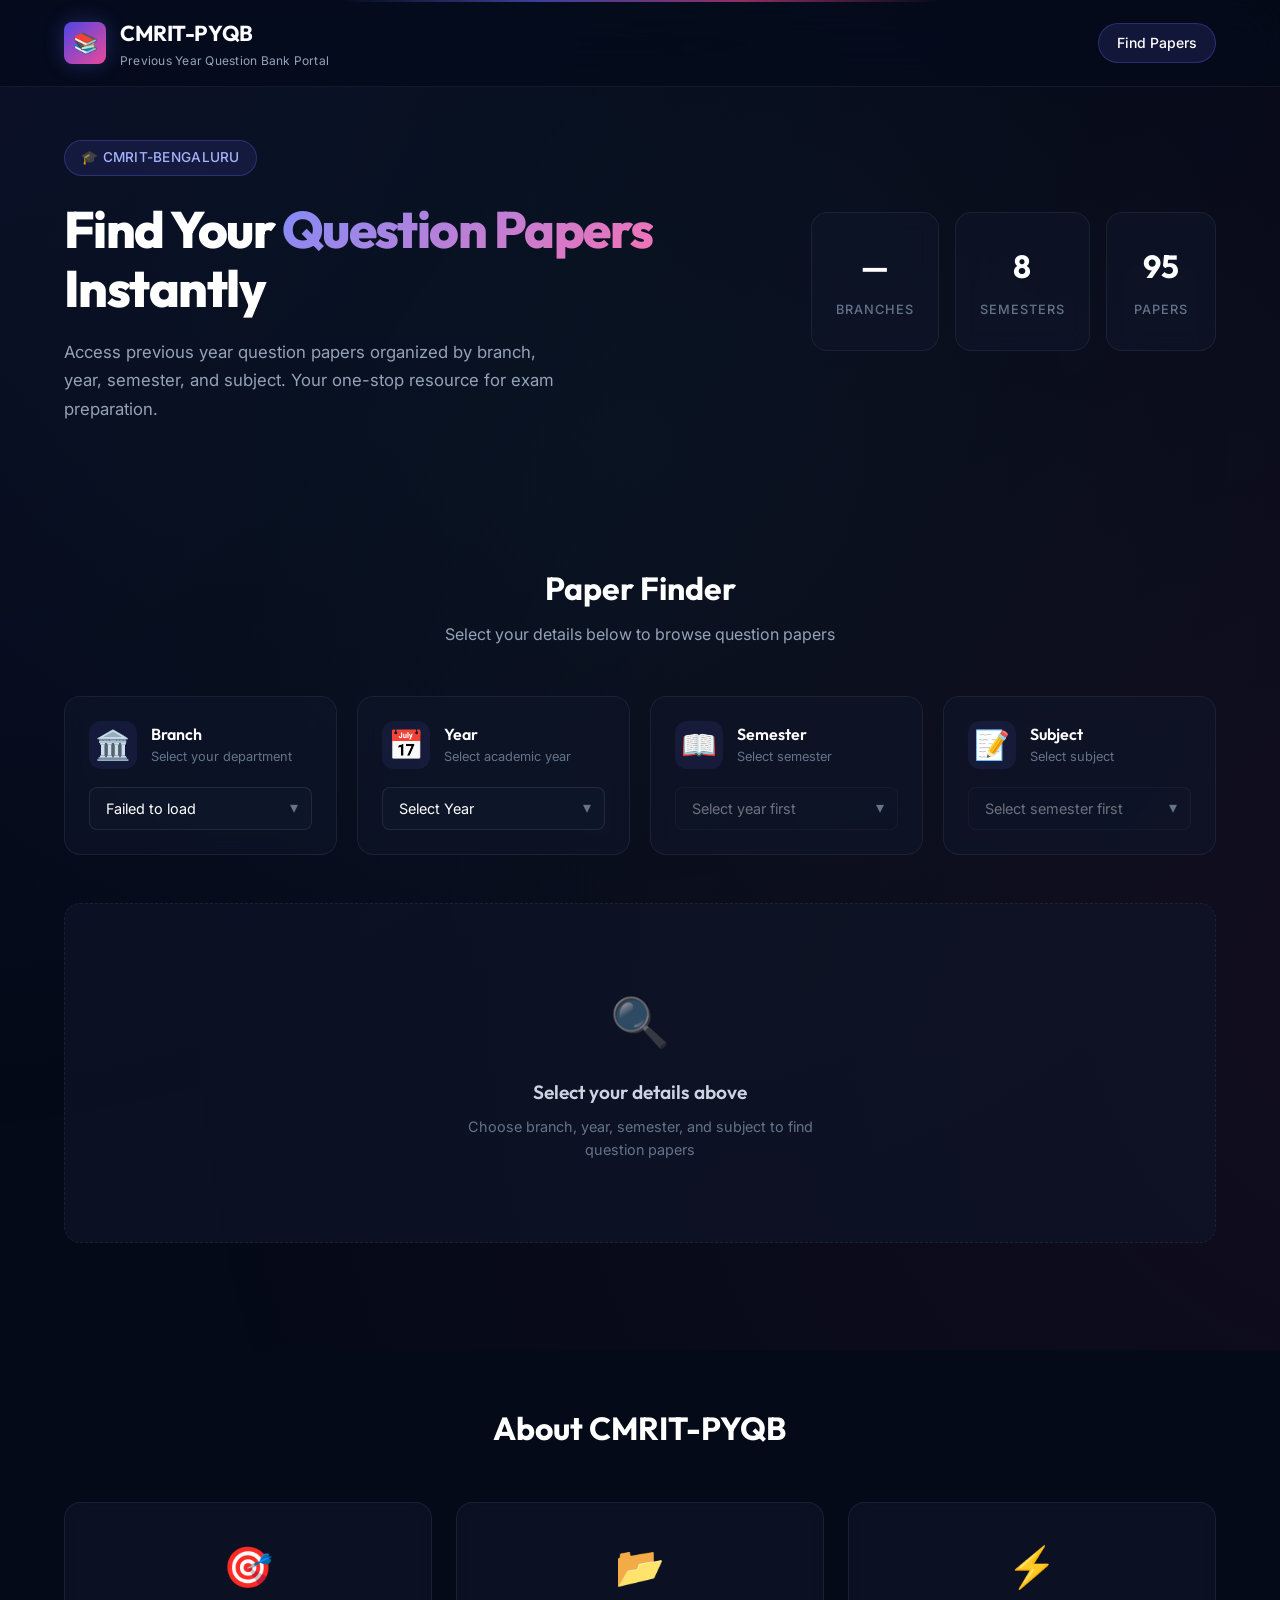
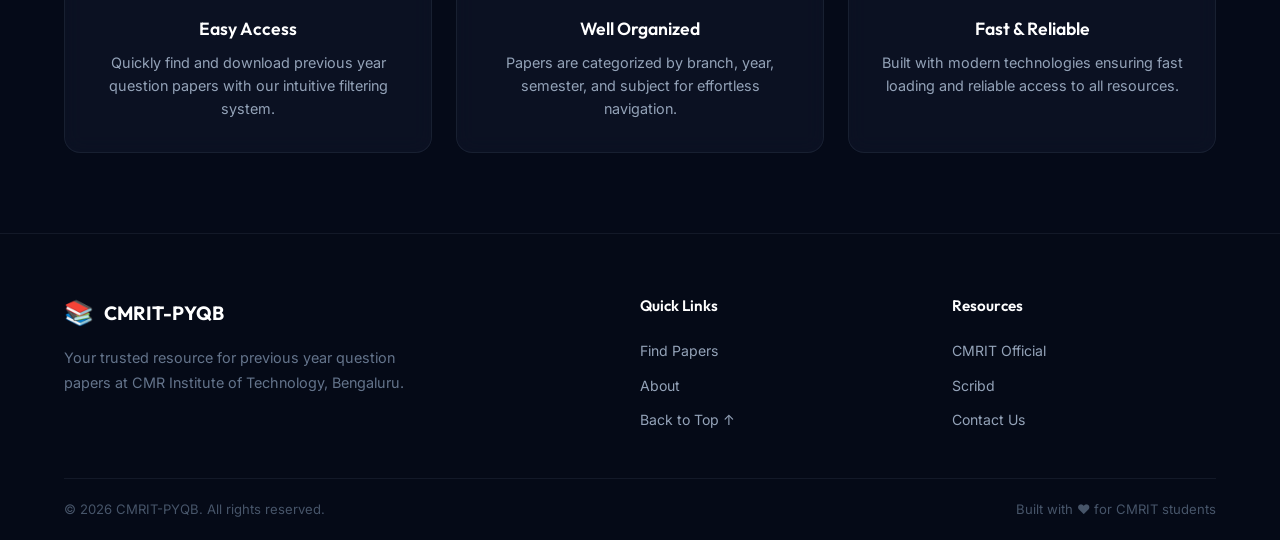
==== frontend/index.html @ 73f9beb5 "added all files related to project" ====
<!DOCTYPE html>
<html lang="en">

<head>
    <meta charset="UTF-8">
    <meta name="viewport" content="width=device-width, initial-scale=1.0">
    <title>CMRIT-PYQB | Previous Year Question Bank</title>
    <meta name="description"
        content="CMRIT Previous Year Question Bank Portal — Access question papers organized by Branch, Year, Semester, and Subject.">
    <link rel="preconnect" href="https://fonts.googleapis.com">
    <link rel="preconnect" href="https://fonts.gstatic.com" crossorigin>
    <link
        href="https://fonts.googleapis.com/css2?family=Inter:wght@300;400;500;600;700;800&family=Outfit:wght@400;500;600;700;800&display=swap"
        rel="stylesheet">
    <link rel="stylesheet" href="style.css">
</head>

<body>

    <!-- ===== HEADER ===== -->
    <header class="header" id="header">
        <div class="header__bg-glow"></div>
        <div class="header__container">
            <div class="header__brand">
                <div class="header__logo">
                    <span class="header__logo-icon">📚</span>
                </div>
                <div class="header__text">
                    <h1 class="header__title">CMRIT-PYQB</h1>
                    <p class="header__subtitle">Previous Year Question Bank Portal</p>
                </div>
            </div>
            <nav class="header__nav">
                <a href="#finder" class="header__nav-link header__nav-link--active">Find Papers</a>
            </nav>
        </div>
    </header>

    <!-- ===== HERO ===== -->
    <section class="hero">
        <div class="hero__container">
            <div class="hero__content">
                <span class="hero__badge">🎓 CMRIT-BENGALURU</span>
                <h2 class="hero__heading">Find Your <span class="hero__heading--accent">Question Papers</span> Instantly
                </h2>
                <p class="hero__description">Access previous year question papers organized by branch, year, semester,
                    and subject. Your one-stop resource for exam preparation.</p>
            </div>
            <div class="hero__stats">
                <div class="hero__stat-card">
                    <span class="hero__stat-number" id="stat-branches">—</span>
                    <span class="hero__stat-label">Branches</span>
                </div>
                <div class="hero__stat-card">
                    <span class="hero__stat-number">8</span>
                    <span class="hero__stat-label">Semesters</span>
                </div>
                <div class="hero__stat-card">
                    <span class="hero__stat-number">95</span>
                    <span class="hero__stat-label">Papers</span>
                </div>
            </div>
        </div>
    </section>

    <!-- ===== FINDER SECTION ===== -->
    <main class="finder" id="finder">
        <div class="finder__container">
            <div class="finder__header">
                <h2 class="finder__title">Paper Finder</h2>
                <p class="finder__subtitle">Select your details below to browse question papers</p>
            </div>

            <div class="finder__grid">
                <!-- Branch Card -->
                <div class="finder__card" id="card-branch">
                    <div class="finder__card-header">
                        <span class="finder__card-icon">🏛️</span>
                        <div>
                            <h3 class="finder__card-title">Branch</h3>
                            <p class="finder__card-desc">Select your department</p>
                        </div>
                    </div>
                    <div class="finder__select-wrapper">
                        <select id="branch" class="finder__select">
                            <option value="">Loading branches...</option>
                        </select>
                        <span class="finder__select-arrow">▾</span>
                    </div>
                </div>

                <!-- Year Card -->
                <div class="finder__card" id="card-year">
                    <div class="finder__card-header">
                        <span class="finder__card-icon">📅</span>
                        <div>
                            <h3 class="finder__card-title">Year</h3>
                            <p class="finder__card-desc">Select academic year</p>
                        </div>
                    </div>
                    <div class="finder__select-wrapper">
                        <select id="year" class="finder__select">
                            <option value="">Select Year</option>
                            <option value="1">1st Year</option>
                            <option value="2">2nd Year</option>
                            <option value="3">3rd Year</option>
                            <option value="4">4th Year</option>
                        </select>
                        <span class="finder__select-arrow">▾</span>
                    </div>
                </div>

                <!-- Semester Card -->
                <div class="finder__card" id="card-semester">
                    <div class="finder__card-header">
                        <span class="finder__card-icon">📖</span>
                        <div>
                            <h3 class="finder__card-title">Semester</h3>
                            <p class="finder__card-desc">Select semester</p>
                        </div>
                    </div>
                    <div class="finder__select-wrapper">
                        <select id="semester" class="finder__select" disabled>
                            <option value="">Select year first</option>
                        </select>
                        <span class="finder__select-arrow">▾</span>
                    </div>
                </div>

                <!-- Subject Card -->
                <div class="finder__card" id="card-subject">
                    <div class="finder__card-header">
                        <span class="finder__card-icon">📝</span>
                        <div>
                            <h3 class="finder__card-title">Subject</h3>
                            <p class="finder__card-desc">Select subject</p>
                        </div>
                    </div>
                    <div class="finder__select-wrapper">
                        <select id="subject" class="finder__select" disabled>
                            <option value="">Select semester first</option>
                        </select>
                        <span class="finder__select-arrow">▾</span>
                    </div>
                </div>
            </div>

            <!-- Papers Results -->
            <div class="papers" id="papers-section" style="display: none;">
                <div class="papers__header">
                    <h3 class="papers__title">📄 Available Question Papers</h3>
                    <span class="papers__count" id="papers-count">0 papers found</span>
                </div>
                <div class="papers__list" id="papers"></div>
            </div>

            <!-- Empty State -->
            <div class="empty-state" id="empty-state">
                <div class="empty-state__icon">🔍</div>
                <h3 class="empty-state__title">Select your details above</h3>
                <p class="empty-state__desc">Choose branch, year, semester, and subject to find question papers</p>
            </div>
        </div>
    </main>

    <!-- ===== ABOUT SECTION ===== -->
    <section class="about" id="about">
        <div class="about__container">
            <h2 class="about__title">About CMRIT-PYQB</h2>
            <div class="about__grid">
                <div class="about__card">
                    <span class="about__card-icon">🎯</span>
                    <h3 class="about__card-title">Easy Access</h3>
                    <p class="about__card-desc">Quickly find and download previous year question papers with our
                        intuitive filtering system.</p>
                </div>
                <div class="about__card">
                    <span class="about__card-icon">📂</span>
                    <h3 class="about__card-title">Well Organized</h3>
                    <p class="about__card-desc">Papers are categorized by branch, year, semester, and subject for
                        effortless navigation.</p>
                </div>
                <div class="about__card">
                    <span class="about__card-icon">⚡</span>
                    <h3 class="about__card-title">Fast & Reliable</h3>
                    <p class="about__card-desc">Built with modern technologies ensuring fast loading and reliable access
                        to all resources.</p>
                </div>
            </div>
        </div>
    </section>

    <!-- ===== FOOTER ===== -->
    <footer class="footer">
        <div class="footer__container">
            <div class="footer__top">
                <div class="footer__brand">
                    <div class="footer__logo">
                        <span class="footer__logo-icon">📚</span>
                        <span class="footer__logo-text">CMRIT-PYQB</span>
                    </div>
                    <p class="footer__tagline">Your trusted resource for previous year question papers at CMR Institute
                        of Technology, Bengaluru.</p>
                </div>
                <div class="footer__links">
                    <h4 class="footer__links-title">Quick Links</h4>
                    <a href="#finder" class="footer__link">Find Papers</a>
                    <a href="#about" class="footer__link">About</a>
                    <a href="#" onclick="window.scrollTo({top:0,behavior:'smooth'});return false;"
                        class="footer__link">Back to Top ↑</a>
                </div>
                <div class="footer__links">
                    <h4 class="footer__links-title">Resources</h4>
                    <a href="https://www.cmrit.ac.in/" target="_blank" class="footer__link">CMRIT Official</a>
                    <a href="https://www.scribd.com/home" target="_blank" class="footer__link">Scribd</a>
                    <a href="#" onclick="document.getElementById('contact-modal').style.display='flex';return false;"
                        class="footer__link">Contact Us</a>
                </div>
            </div>
            <div class="footer__bottom">
                <p class="footer__copyright">&copy; 2026 CMRIT-PYQB. All rights reserved.</p>
                <p class="footer__credit">Built with ❤️ for CMRIT students</p>
            </div>
        </div>
    </footer>

    <!-- ===== CONTACT MODAL ===== -->
    <div class="modal-overlay" id="contact-modal" onclick="if(event.target===this)this.style.display='none'">
        <div class="modal">
            <button class="modal__close"
                onclick="document.getElementById('contact-modal').style.display='none'">&times;</button>
            <div class="modal__icon">✉️</div>
            <h3 class="modal__title">Contact Us</h3>
            <p class="modal__desc">Reach out to us via email</p>
            <div class="modal__emails">
                <a href="https://mail.google.com/mail/?view=cm&to=smruthi.aids24@cmrit.ac.in&su=CMRIT-PYQB%20Query"
                    target="_blank" class="modal__email">
                    <span class="modal__email-icon">📧</span>
                    smruthi.aids24@cmrit.ac.in
                </a>
                <a href="https://mail.google.com/mail/?view=cm&to=soujanya.aids24@cmrit.ac.in&su=CMRIT-PYQB%20Query"
                    target="_blank" class="modal__email">
                    <span class="modal__email-icon">📧</span>
                    soujanya.aids24@cmrit.ac.in
                </a>
            </div>
        </div>
    </div>

    <script src="script.js"></script>
</body>

</html>
---- frontend/style.css ----
/* ============================================
   CMRIT-PYQB — Premium Stylesheet
   ============================================ */

/* ---------- CSS Custom Properties ---------- */
:root {
    /* Primary palette */
    --primary-50: #eef2ff;
    --primary-100: #e0e7ff;
    --primary-200: #c7d2fe;
    --primary-300: #a5b4fc;
    --primary-400: #818cf8;
    --primary-500: #6366f1;
    --primary-600: #4f46e5;
    --primary-700: #4338ca;
    --primary-800: #3730a3;
    --primary-900: #312e81;

    /* Accent */
    --accent-400: #f472b6;
    --accent-500: #ec4899;
    --accent-600: #db2777;

    /* Neutrals */
    --gray-50: #f8fafc;
    --gray-100: #f1f5f9;
    --gray-200: #e2e8f0;
    --gray-300: #cbd5e1;
    --gray-400: #94a3b8;
    --gray-500: #64748b;
    --gray-600: #475569;
    --gray-700: #334155;
    --gray-800: #1e293b;
    --gray-900: #0f172a;
    --gray-950: #020617;

    /* Semantic */
    --success: #10b981;
    --warning: #f59e0b;
    --danger: #ef4444;

    /* Surfaces */
    --surface-body: #050a18;
    --surface-card: rgba(15, 23, 42, 0.6);
    --surface-card-hover: rgba(30, 41, 59, 0.7);
    --surface-glass: rgba(255, 255, 255, 0.04);

    /* Borders */
    --border-subtle: rgba(148, 163, 184, 0.1);
    --border-light: rgba(148, 163, 184, 0.15);
    --border-accent: rgba(99, 102, 241, 0.3);

    /* Shadows */
    --shadow-sm: 0 1px 2px rgba(0, 0, 0, 0.3);
    --shadow-md: 0 4px 16px rgba(0, 0, 0, 0.3);
    --shadow-lg: 0 8px 32px rgba(0, 0, 0, 0.4);
    --shadow-glow: 0 0 40px rgba(99, 102, 241, 0.15);

    /* Typography */
    --font-display: 'Outfit', sans-serif;
    --font-body: 'Inter', sans-serif;

    /* Spacing */
    --container-max: 1200px;
    --section-padding: 80px 0;

    /* Transitions */
    --ease-out: cubic-bezier(0.16, 1, 0.3, 1);
    --transition-fast: 150ms var(--ease-out);
    --transition-base: 250ms var(--ease-out);
    --transition-slow: 400ms var(--ease-out);

    /* Radii */
    --radius-sm: 8px;
    --radius-md: 12px;
    --radius-lg: 16px;
    --radius-xl: 24px;
}

/* ---------- Reset & Base ---------- */
*,
*::before,
*::after {
    margin: 0;
    padding: 0;
    box-sizing: border-box;
}

html {
    scroll-behavior: smooth;
    -webkit-font-smoothing: antialiased;
    -moz-osx-font-smoothing: grayscale;
}

body {
    font-family: var(--font-body);
    background: var(--surface-body);
    color: var(--gray-300);
    line-height: 1.6;
    min-height: 100vh;
    overflow-x: hidden;
}

/* Ambient background gradients */
body::before {
    content: '';
    position: fixed;
    top: -50%;
    left: -50%;
    width: 200%;
    height: 200%;
    background:
        radial-gradient(circle at 20% 20%, rgba(99, 102, 241, 0.08) 0%, transparent 50%),
        radial-gradient(circle at 80% 80%, rgba(236, 72, 153, 0.06) 0%, transparent 50%),
        radial-gradient(circle at 50% 50%, rgba(16, 185, 129, 0.04) 0%, transparent 50%);
    z-index: -1;
    pointer-events: none;
}

a {
    text-decoration: none;
    color: inherit;
}

/* ---------- Utility ---------- */
.container {
    max-width: var(--container-max);
    margin: 0 auto;
    padding: 0 24px;
}

/* ============================================
   HEADER
   ============================================ */
.header {
    position: fixed;
    top: 0;
    left: 0;
    right: 0;
    z-index: 100;
    padding: 16px 0;
    backdrop-filter: blur(20px) saturate(1.5);
    -webkit-backdrop-filter: blur(20px) saturate(1.5);
    background: rgba(5, 10, 24, 0.7);
    border-bottom: 1px solid var(--border-subtle);
    transition: var(--transition-base);
}

.header--scrolled {
    padding: 10px 0;
    background: rgba(5, 10, 24, 0.9);
    box-shadow: var(--shadow-md);
}

.header__bg-glow {
    position: absolute;
    top: 0;
    left: 50%;
    transform: translateX(-50%);
    width: 600px;
    height: 2px;
    background: linear-gradient(90deg, transparent, var(--primary-500), var(--accent-500), transparent);
    opacity: 0.6;
}

.header__container {
    max-width: var(--container-max);
    margin: 0 auto;
    padding: 0 24px;
    display: flex;
    align-items: center;
    justify-content: space-between;
}

.header__brand {
    display: flex;
    align-items: center;
    gap: 14px;
}

.header__logo {
    width: 42px;
    height: 42px;
    border-radius: var(--radius-sm);
    background: linear-gradient(135deg, var(--primary-600), var(--accent-500));
    display: flex;
    align-items: center;
    justify-content: center;
    font-size: 20px;
    box-shadow: 0 0 20px rgba(99, 102, 241, 0.3);
}

.header__title {
    font-family: var(--font-display);
    font-size: 1.35rem;
    font-weight: 700;
    color: #fff;
    letter-spacing: -0.02em;
}

.header__subtitle {
    font-size: 0.75rem;
    color: var(--gray-400);
    font-weight: 400;
    letter-spacing: 0.02em;
}

.header__nav {
    display: flex;
    gap: 8px;
}

.header__nav-link {
    padding: 8px 18px;
    border-radius: 100px;
    font-size: 0.875rem;
    font-weight: 500;
    color: var(--gray-400);
    transition: var(--transition-fast);
    border: 1px solid transparent;
}

.header__nav-link:hover {
    color: #fff;
    background: var(--surface-glass);
    border-color: var(--border-subtle);
}

.header__nav-link--active {
    color: #fff;
    background: rgba(99, 102, 241, 0.15);
    border-color: var(--border-accent);
}

/* ============================================
   HERO
   ============================================ */
.hero {
    padding: 140px 0 60px;
    position: relative;
}

.hero__container {
    max-width: var(--container-max);
    margin: 0 auto;
    padding: 0 24px;
    display: flex;
    align-items: center;
    justify-content: space-between;
    gap: 60px;
}

.hero__content {
    flex: 1;
    max-width: 600px;
}

.hero__badge {
    display: inline-block;
    padding: 6px 16px;
    border-radius: 100px;
    background: rgba(99, 102, 241, 0.12);
    border: 1px solid var(--border-accent);
    color: var(--primary-300);
    font-size: 0.85rem;
    font-weight: 500;
    margin-bottom: 24px;
    letter-spacing: 0.02em;
}

.hero__heading {
    font-family: var(--font-display);
    font-size: clamp(2rem, 4vw, 3.2rem);
    font-weight: 800;
    color: #fff;
    line-height: 1.15;
    letter-spacing: -0.03em;
    margin-bottom: 20px;
}

.hero__heading--accent {
    background: linear-gradient(135deg, var(--primary-400), var(--accent-400));
    -webkit-background-clip: text;
    -webkit-text-fill-color: transparent;
    background-clip: text;
}

.hero__description {
    font-size: 1.05rem;
    line-height: 1.7;
    color: var(--gray-400);
    max-width: 500px;
}

.hero__stats {
    display: flex;
    gap: 16px;
}

.hero__stat-card {
    padding: 28px 24px;
    border-radius: var(--radius-lg);
    background: var(--surface-card);
    border: 1px solid var(--border-subtle);
    text-align: center;
    min-width: 110px;
    backdrop-filter: blur(10px);
    transition: var(--transition-base);
}

.hero__stat-card:hover {
    border-color: var(--border-accent);
    transform: translateY(-4px);
    box-shadow: var(--shadow-glow);
}

.hero__stat-number {
    display: block;
    font-family: var(--font-display);
    font-size: 2rem;
    font-weight: 700;
    color: #fff;
    margin-bottom: 4px;
}

.hero__stat-label {
    font-size: 0.8rem;
    color: var(--gray-500);
    text-transform: uppercase;
    letter-spacing: 0.08em;
    font-weight: 500;
}

/* ============================================
   FINDER SECTION
   ============================================ */
.finder {
    padding: var(--section-padding);
}

.finder__container {
    max-width: var(--container-max);
    margin: 0 auto;
    padding: 0 24px;
}

.finder__header {
    text-align: center;
    margin-bottom: 48px;
}

.finder__title {
    font-family: var(--font-display);
    font-size: 2rem;
    font-weight: 700;
    color: #fff;
    margin-bottom: 8px;
}

.finder__subtitle {
    color: var(--gray-400);
    font-size: 1rem;
}

/* Filter Cards Grid */
.finder__grid {
    display: grid;
    grid-template-columns: repeat(auto-fit, minmax(260px, 1fr));
    gap: 20px;
    margin-bottom: 48px;
}

.finder__card {
    padding: 24px;
    border-radius: var(--radius-lg);
    background: var(--surface-card);
    border: 1px solid var(--border-subtle);
    backdrop-filter: blur(10px);
    transition: var(--transition-base);
    position: relative;
    overflow: hidden;
}

.finder__card::before {
    content: '';
    position: absolute;
    top: 0;
    left: 0;
    right: 0;
    height: 2px;
    background: linear-gradient(90deg, var(--primary-600), var(--accent-500));
    opacity: 0;
    transition: var(--transition-base);
}

.finder__card:hover,
.finder__card--active {
    border-color: var(--border-accent);
    box-shadow: var(--shadow-glow);
    transform: translateY(-2px);
}

.finder__card:hover::before,
.finder__card--active::before {
    opacity: 1;
}

.finder__card-header {
    display: flex;
    align-items: center;
    gap: 14px;
    margin-bottom: 18px;
}

.finder__card-icon {
    font-size: 1.8rem;
    width: 48px;
    height: 48px;
    display: flex;
    align-items: center;
    justify-content: center;
    border-radius: var(--radius-md);
    background: rgba(99, 102, 241, 0.1);
    flex-shrink: 0;
}

.finder__card-title {
    font-family: var(--font-display);
    font-size: 1rem;
    font-weight: 600;
    color: #fff;
}

.finder__card-desc {
    font-size: 0.8rem;
    color: var(--gray-500);
}

/* Custom Select */
.finder__select-wrapper {
    position: relative;
}

.finder__select {
    width: 100%;
    padding: 12px 40px 12px 16px;
    border-radius: var(--radius-sm);
    border: 1px solid var(--border-light);
    background: rgba(15, 23, 42, 0.8);
    color: #fff;
    font-family: var(--font-body);
    font-size: 0.9rem;
    font-weight: 400;
    cursor: pointer;
    appearance: none;
    -webkit-appearance: none;
    transition: var(--transition-fast);
    outline: none;
}

.finder__select:hover:not(:disabled) {
    border-color: var(--primary-500);
}

.finder__select:focus {
    border-color: var(--primary-500);
    box-shadow: 0 0 0 3px rgba(99, 102, 241, 0.15);
}

.finder__select:disabled {
    opacity: 0.4;
    cursor: not-allowed;
}

.finder__select option {
    background: var(--gray-900);
    color: #fff;
    padding: 8px;
}

.finder__select-arrow {
    position: absolute;
    right: 14px;
    top: 50%;
    transform: translateY(-50%);
    color: var(--gray-500);
    pointer-events: none;
    font-size: 1rem;
}

/* ============================================
   PAPERS RESULTS
   ============================================ */
.papers {
    border-radius: var(--radius-lg);
    background: var(--surface-card);
    border: 1px solid var(--border-subtle);
    overflow: hidden;
    backdrop-filter: blur(10px);
    animation: fadeInUp 0.4s var(--ease-out);
}

.papers__header {
    display: flex;
    align-items: center;
    justify-content: space-between;
    padding: 20px 24px;
    border-bottom: 1px solid var(--border-subtle);
    background: rgba(99, 102, 241, 0.05);
}

.papers__title {
    font-family: var(--font-display);
    font-size: 1.15rem;
    font-weight: 600;
    color: #fff;
}

.papers__count {
    font-size: 0.8rem;
    color: var(--gray-400);
    padding: 4px 12px;
    border-radius: 100px;
    background: rgba(99, 102, 241, 0.1);
    border: 1px solid var(--border-accent);
}

.papers__list {
    padding: 8px;
}

.paper-item {
    display: flex;
    align-items: center;
    justify-content: space-between;
    padding: 16px 20px;
    border-radius: var(--radius-md);
    transition: var(--transition-fast);
    margin-bottom: 4px;
}

.paper-item:hover {
    background: var(--surface-card-hover);
}

.paper-item__info {
    display: flex;
    align-items: center;
    gap: 14px;
}

.paper-item__icon {
    width: 40px;
    height: 40px;
    border-radius: var(--radius-sm);
    background: linear-gradient(135deg, rgba(239, 68, 68, 0.15), rgba(239, 68, 68, 0.05));
    display: flex;
    align-items: center;
    justify-content: center;
    font-size: 1.1rem;
    color: #ef4444;
    flex-shrink: 0;
}

.paper-item__year {
    font-weight: 600;
    color: #fff;
    font-size: 0.95rem;
}

.paper-item__meta {
    font-size: 0.8rem;
    color: var(--gray-500);
    margin-top: 2px;
}

.paper-item__download {
    display: inline-flex;
    align-items: center;
    gap: 6px;
    padding: 8px 18px;
    border-radius: 100px;
    background: linear-gradient(135deg, var(--primary-600), var(--primary-700));
    color: #fff;
    font-size: 0.82rem;
    font-weight: 500;
    transition: var(--transition-fast);
    border: 1px solid transparent;
}

.paper-item__download:hover {
    background: linear-gradient(135deg, var(--primary-500), var(--primary-600));
    box-shadow: 0 0 20px rgba(99, 102, 241, 0.3);
    transform: translateX(2px);
}

/* Empty / Loading States */
.empty-state {
    text-align: center;
    padding: 80px 24px;
    border-radius: var(--radius-lg);
    background: var(--surface-card);
    border: 1px solid var(--border-subtle);
    border-style: dashed;
}

.empty-state__icon {
    font-size: 3rem;
    margin-bottom: 16px;
    opacity: 0.5;
}

.empty-state__title {
    font-family: var(--font-display);
    font-size: 1.2rem;
    font-weight: 600;
    color: var(--gray-300);
    margin-bottom: 8px;
}

.empty-state__desc {
    font-size: 0.9rem;
    color: var(--gray-500);
    max-width: 400px;
    margin: 0 auto;
}

/* Loading spinner */
.loading-spinner {
    display: inline-block;
    width: 18px;
    height: 18px;
    border: 2px solid var(--border-light);
    border-top-color: var(--primary-500);
    border-radius: 50%;
    animation: spin 0.7s linear infinite;
    margin-right: 8px;
    vertical-align: middle;
}

/* ============================================
   ABOUT SECTION
   ============================================ */
.about {
    padding: var(--section-padding);
}

.about__container {
    max-width: var(--container-max);
    margin: 0 auto;
    padding: 0 24px;
}

.about__title {
    font-family: var(--font-display);
    font-size: 2rem;
    font-weight: 700;
    color: #fff;
    text-align: center;
    margin-bottom: 48px;
}

.about__grid {
    display: grid;
    grid-template-columns: repeat(auto-fit, minmax(280px, 1fr));
    gap: 24px;
}

.about__card {
    padding: 32px 28px;
    border-radius: var(--radius-lg);
    background: var(--surface-card);
    border: 1px solid var(--border-subtle);
    text-align: center;
    transition: var(--transition-base);
    backdrop-filter: blur(10px);
}

.about__card:hover {
    border-color: var(--border-accent);
    transform: translateY(-4px);
    box-shadow: var(--shadow-glow);
}

.about__card-icon {
    font-size: 2.5rem;
    display: block;
    margin-bottom: 16px;
}

.about__card-title {
    font-family: var(--font-display);
    font-size: 1.1rem;
    font-weight: 600;
    color: #fff;
    margin-bottom: 8px;
}

.about__card-desc {
    font-size: 0.9rem;
    color: var(--gray-400);
    line-height: 1.6;
}

/* ============================================
   FOOTER
   ============================================ */
.footer {
    padding: 60px 0 0;
    border-top: 1px solid var(--border-subtle);
    background: rgba(5, 10, 24, 0.8);
}

.footer__container {
    max-width: var(--container-max);
    margin: 0 auto;
    padding: 0 24px;
}

.footer__top {
    display: grid;
    grid-template-columns: 2fr 1fr 1fr;
    gap: 48px;
    padding-bottom: 40px;
}

.footer__logo {
    display: flex;
    align-items: center;
    gap: 10px;
    margin-bottom: 14px;
}

.footer__logo-icon {
    font-size: 1.5rem;
}

.footer__logo-text {
    font-family: var(--font-display);
    font-size: 1.2rem;
    font-weight: 700;
    color: #fff;
}

.footer__tagline {
    font-size: 0.9rem;
    color: var(--gray-500);
    line-height: 1.7;
    max-width: 350px;
}

.footer__links-title {
    font-family: var(--font-display);
    font-weight: 600;
    color: #fff;
    font-size: 0.95rem;
    margin-bottom: 16px;
}

.footer__link {
    display: block;
    font-size: 0.88rem;
    color: var(--gray-400);
    padding: 6px 0;
    transition: var(--transition-fast);
}

.footer__link:hover {
    color: var(--primary-400);
    transform: translateX(4px);
}

.footer__bottom {
    display: flex;
    align-items: center;
    justify-content: space-between;
    padding: 20px 0;
    border-top: 1px solid var(--border-subtle);
}

.footer__copyright {
    font-size: 0.82rem;
    color: var(--gray-600);
}

.footer__credit {
    font-size: 0.82rem;
    color: var(--gray-600);
}

/* ============================================
   ANIMATIONS
   ============================================ */
@keyframes fadeInUp {
    from {
        opacity: 0;
        transform: translateY(16px);
    }
    to {
        opacity: 1;
        transform: translateY(0);
    }
}

@keyframes spin {
    to {
        transform: rotate(360deg);
    }
}

/* Stagger animation for cards */
.finder__card {
    animation: fadeInUp 0.5s var(--ease-out) both;
}

.finder__card:nth-child(1) { animation-delay: 0ms; }
.finder__card:nth-child(2) { animation-delay: 80ms; }
.finder__card:nth-child(3) { animation-delay: 160ms; }
.finder__card:nth-child(4) { animation-delay: 240ms; }

.about__card {
    animation: fadeInUp 0.5s var(--ease-out) both;
}

.about__card:nth-child(1) { animation-delay: 0ms; }
.about__card:nth-child(2) { animation-delay: 100ms; }
.about__card:nth-child(3) { animation-delay: 200ms; }

/* ============================================
   CONTACT MODAL
   ============================================ */
.modal-overlay {
    display: none;
    position: fixed;
    inset: 0;
    z-index: 200;
    background: rgba(0, 0, 0, 0.6);
    backdrop-filter: blur(8px);
    -webkit-backdrop-filter: blur(8px);
    align-items: center;
    justify-content: center;
    animation: fadeIn 0.2s ease;
    padding: 24px;
}

.modal {
    background: var(--gray-900);
    border: 1px solid var(--border-light);
    border-radius: var(--radius-xl);
    padding: 40px 36px;
    max-width: 440px;
    width: 100%;
    text-align: center;
    position: relative;
    box-shadow: var(--shadow-lg), 0 0 60px rgba(99, 102, 241, 0.15);
    animation: modalSlideIn 0.3s var(--ease-out);
}

.modal__close {
    position: absolute;
    top: 14px;
    right: 14px;
    width: 32px;
    height: 32px;
    border: 1px solid var(--border-subtle);
    border-radius: 50%;
    background: transparent;
    color: var(--gray-400);
    font-size: 1.2rem;
    cursor: pointer;
    display: flex;
    align-items: center;
    justify-content: center;
    transition: var(--transition-fast);
}

.modal__close:hover {
    background: rgba(239, 68, 68, 0.15);
    border-color: rgba(239, 68, 68, 0.3);
    color: #ef4444;
}

.modal__icon {
    font-size: 2.5rem;
    margin-bottom: 12px;
}

.modal__title {
    font-family: var(--font-display);
    font-size: 1.4rem;
    font-weight: 700;
    color: #fff;
    margin-bottom: 6px;
}

.modal__desc {
    font-size: 0.9rem;
    color: var(--gray-400);
    margin-bottom: 24px;
}

.modal__emails {
    display: flex;
    flex-direction: column;
    gap: 10px;
}

.modal__email {
    display: flex;
    align-items: center;
    gap: 10px;
    padding: 14px 18px;
    border-radius: var(--radius-md);
    background: rgba(99, 102, 241, 0.08);
    border: 1px solid var(--border-accent);
    color: var(--primary-300);
    font-size: 0.9rem;
    font-weight: 500;
    transition: var(--transition-fast);
    text-decoration: none;
}

.modal__email:hover {
    background: rgba(99, 102, 241, 0.15);
    transform: translateX(4px);
    color: #fff;
}

.modal__email-icon {
    font-size: 1.1rem;
}

@keyframes fadeIn {
    from { opacity: 0; }
    to { opacity: 1; }
}

@keyframes modalSlideIn {
    from {
        opacity: 0;
        transform: scale(0.92) translateY(10px);
    }
    to {
        opacity: 1;
        transform: scale(1) translateY(0);
    }
}

/* ============================================
   RESPONSIVE
   ============================================ */
@media (max-width: 768px) {
    .hero__container {
        flex-direction: column;
        text-align: center;
        padding-top: 20px;
    }

    .hero__description {
        margin: 0 auto;
    }

    .hero__stats {
        width: 100%;
        justify-content: center;
    }

    .finder__grid {
        grid-template-columns: 1fr;
    }

    .footer__top {
        grid-template-columns: 1fr;
        gap: 32px;
    }

    .footer__bottom {
        flex-direction: column;
        gap: 8px;
        text-align: center;
    }

    .header__nav {
        display: none;
    }
}

@media (max-width: 480px) {
    .hero {
        padding: 120px 0 40px;
    }

    .hero__heading {
        font-size: 1.8rem;
    }

    .hero__stats {
        flex-direction: column;
        align-items: center;
    }

    .hero__stat-card {
        width: 100%;
    }
}
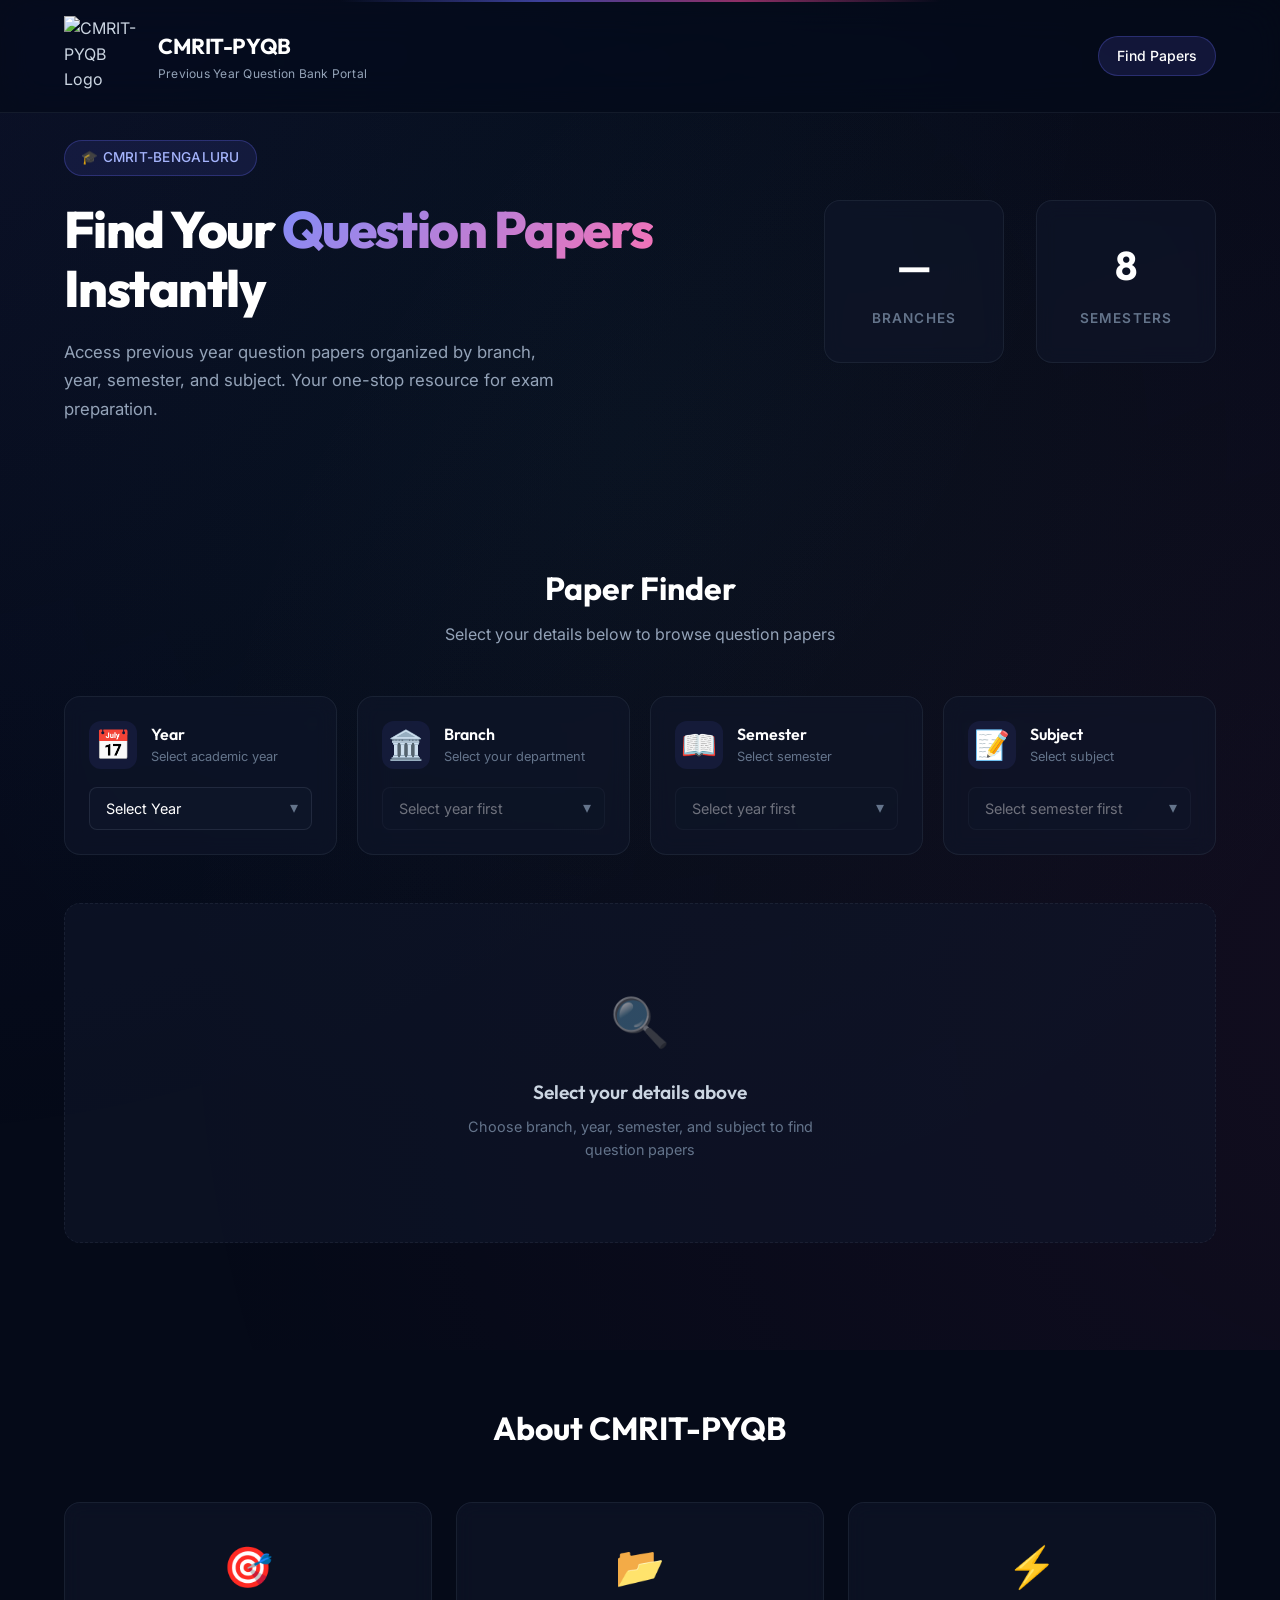
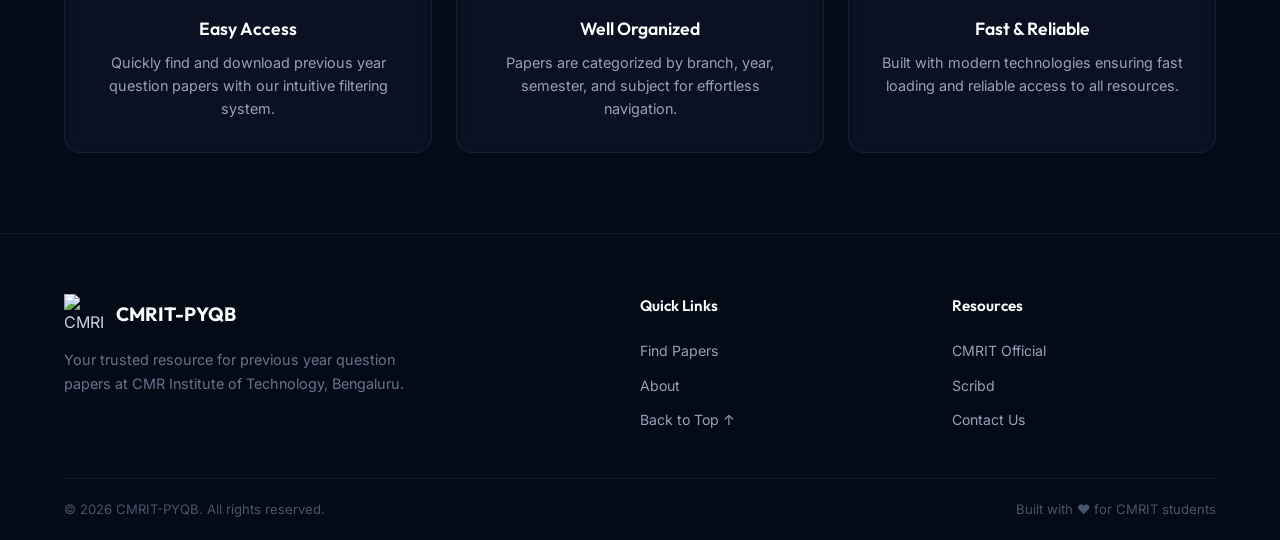
==== commit 0983cfb0: "Added question papers and logo" ====
--- a/frontend/index.html
+++ b/frontend/index.html
@@ -23,7 +23,7 @@
         <div class="header__container">
             <div class="header__brand">
                 <div class="header__logo">
-                    <span class="header__logo-icon">📚</span>
+                    <img src="../LOGO.png" alt="CMRIT-PYQB Logo" class="header__logo-img">
                 </div>
                 <div class="header__text">
                     <h1 class="header__title">CMRIT-PYQB</h1>
@@ -40,7 +40,7 @@
     <section class="hero">
         <div class="hero__container">
             <div class="hero__content">
-                <span class="hero__badge">🎓 CMRIT-BENGALURU</span>
+                <span class="hero__badge"><a href="https://www.cmrit.ac.in/" target="_blank">🎓 CMRIT-BENGALURU</a></span>
                 <h2 class="hero__heading">Find Your <span class="hero__heading--accent">Question Papers</span> Instantly
                 </h2>
                 <p class="hero__description">Access previous year question papers organized by branch, year, semester,
@@ -54,10 +54,6 @@
                 <div class="hero__stat-card">
                     <span class="hero__stat-number">8</span>
                     <span class="hero__stat-label">Semesters</span>
-                </div>
-                <div class="hero__stat-card">
-                    <span class="hero__stat-number">95</span>
-                    <span class="hero__stat-label">Papers</span>
                 </div>
             </div>
         </div>
@@ -72,23 +68,6 @@
             </div>
 
             <div class="finder__grid">
-                <!-- Branch Card -->
-                <div class="finder__card" id="card-branch">
-                    <div class="finder__card-header">
-                        <span class="finder__card-icon">🏛️</span>
-                        <div>
-                            <h3 class="finder__card-title">Branch</h3>
-                            <p class="finder__card-desc">Select your department</p>
-                        </div>
-                    </div>
-                    <div class="finder__select-wrapper">
-                        <select id="branch" class="finder__select">
-                            <option value="">Loading branches...</option>
-                        </select>
-                        <span class="finder__select-arrow">▾</span>
-                    </div>
-                </div>
-
                 <!-- Year Card -->
                 <div class="finder__card" id="card-year">
                     <div class="finder__card-header">
@@ -110,6 +89,23 @@
                     </div>
                 </div>
 
+                <!-- Branch Card -->
+                <div class="finder__card" id="card-branch">
+                    <div class="finder__card-header">
+                        <span class="finder__card-icon">🏛️</span>
+                        <div>
+                            <h3 class="finder__card-title">Branch</h3>
+                            <p class="finder__card-desc">Select your department</p>
+                        </div>
+                    </div>
+                    <div class="finder__select-wrapper">
+                        <select id="branch" class="finder__select" disabled>
+                            <option value="">Select year first</option>
+                        </select>
+                        <span class="finder__select-arrow">▾</span>
+                    </div>
+                </div>
+
                 <!-- Semester Card -->
                 <div class="finder__card" id="card-semester">
                     <div class="finder__card-header">
@@ -159,6 +155,13 @@
                 <div class="empty-state__icon">🔍</div>
                 <h3 class="empty-state__title">Select your details above</h3>
                 <p class="empty-state__desc">Choose branch, year, semester, and subject to find question papers</p>
+            </div>
+
+            <!-- No Papers Found State -->
+            <div class="no-papers-found" id="no-papers-found" style="display: none;">
+                <div class="no-papers-found__icon">😕</div>
+                <h3 class="no-papers-found__title">Oops! We don't have papers for this combination yet.</h3>
+                <p class="no-papers-found__desc">Check back soon! 📚</p>
             </div>
         </div>
     </main>
@@ -196,7 +199,7 @@
             <div class="footer__top">
                 <div class="footer__brand">
                     <div class="footer__logo">
-                        <span class="footer__logo-icon">📚</span>
+                        <img src="../LOGO.png" alt="CMRIT-PYQB Logo" class="footer__logo-img">
                         <span class="footer__logo-text">CMRIT-PYQB</span>
                     </div>
                     <p class="footer__tagline">Your trusted resource for previous year question papers at CMR Institute
--- a/frontend/style.css
+++ b/frontend/style.css
@@ -179,15 +179,20 @@
 }
 
 .header__logo {
-    width: 42px;
-    height: 42px;
+    width: 80px;
+    height: 80px;
     border-radius: var(--radius-sm);
-    background: linear-gradient(135deg, var(--primary-600), var(--accent-500));
+    background: transparent;
     display: flex;
     align-items: center;
     justify-content: center;
-    font-size: 20px;
-    box-shadow: 0 0 20px rgba(99, 102, 241, 0.3);
+    box-shadow: none;
+}
+
+.header__logo-img {
+    width: 100%;
+    height: 100%;
+    object-fit: contain;
 }
 
 .header__title {
@@ -294,16 +299,20 @@
 
 .hero__stats {
     display: flex;
-    gap: 16px;
+    gap: 32px;
+    justify-content: center;
+    flex-wrap: wrap;
 }
 
 .hero__stat-card {
-    padding: 28px 24px;
+    padding: 32px 40px;
     border-radius: var(--radius-lg);
     background: var(--surface-card);
     border: 1px solid var(--border-subtle);
     text-align: center;
-    min-width: 110px;
+    min-width: 180px;
+    flex: 1;
+    max-width: 250px;
     backdrop-filter: blur(10px);
     transition: var(--transition-base);
 }
@@ -317,18 +326,18 @@
 .hero__stat-number {
     display: block;
     font-family: var(--font-display);
-    font-size: 2rem;
+    font-size: 2.5rem;
     font-weight: 700;
     color: #fff;
-    margin-bottom: 4px;
+    margin-bottom: 8px;
 }
 
 .hero__stat-label {
-    font-size: 0.8rem;
+    font-size: 0.85rem;
     color: var(--gray-500);
     text-transform: uppercase;
     letter-spacing: 0.08em;
-    font-weight: 500;
+    font-weight: 600;
 }
 
 /* ============================================
@@ -623,6 +632,42 @@
     color: var(--gray-500);
     max-width: 400px;
     margin: 0 auto;
+}
+
+/* No Papers Found State */
+.no-papers-found {
+    text-align: center;
+    padding: 80px 24px;
+    border-radius: var(--radius-lg);
+    background: linear-gradient(135deg, rgba(99, 102, 241, 0.05), rgba(59, 130, 246, 0.05));
+    border: 2px solid var(--border-accent);
+}
+
+.no-papers-found__icon {
+    font-size: 3.5rem;
+    margin-bottom: 16px;
+    display: block;
+    animation: float 3s ease-in-out infinite;
+}
+
+.no-papers-found__title {
+    font-family: var(--font-display);
+    font-size: 1.3rem;
+    font-weight: 700;
+    color: var(--gray-200);
+    margin-bottom: 12px;
+}
+
+.no-papers-found__desc {
+    font-size: 1rem;
+    color: var(--gray-400);
+    max-width: 400px;
+    margin: 0 auto;
+}
+
+@keyframes float {
+    0%, 100% { transform: translateY(0); }
+    50% { transform: translateY(-8px); }
 }
 
 /* Loading spinner */
@@ -727,12 +772,14 @@
 .footer__logo {
     display: flex;
     align-items: center;
-    gap: 10px;
+    gap: 12px;
     margin-bottom: 14px;
 }
 
-.footer__logo-icon {
-    font-size: 1.5rem;
+.footer__logo-img {
+    width: 40px;
+    height: 40px;
+    object-fit: contain;
 }
 
 .footer__logo-text {
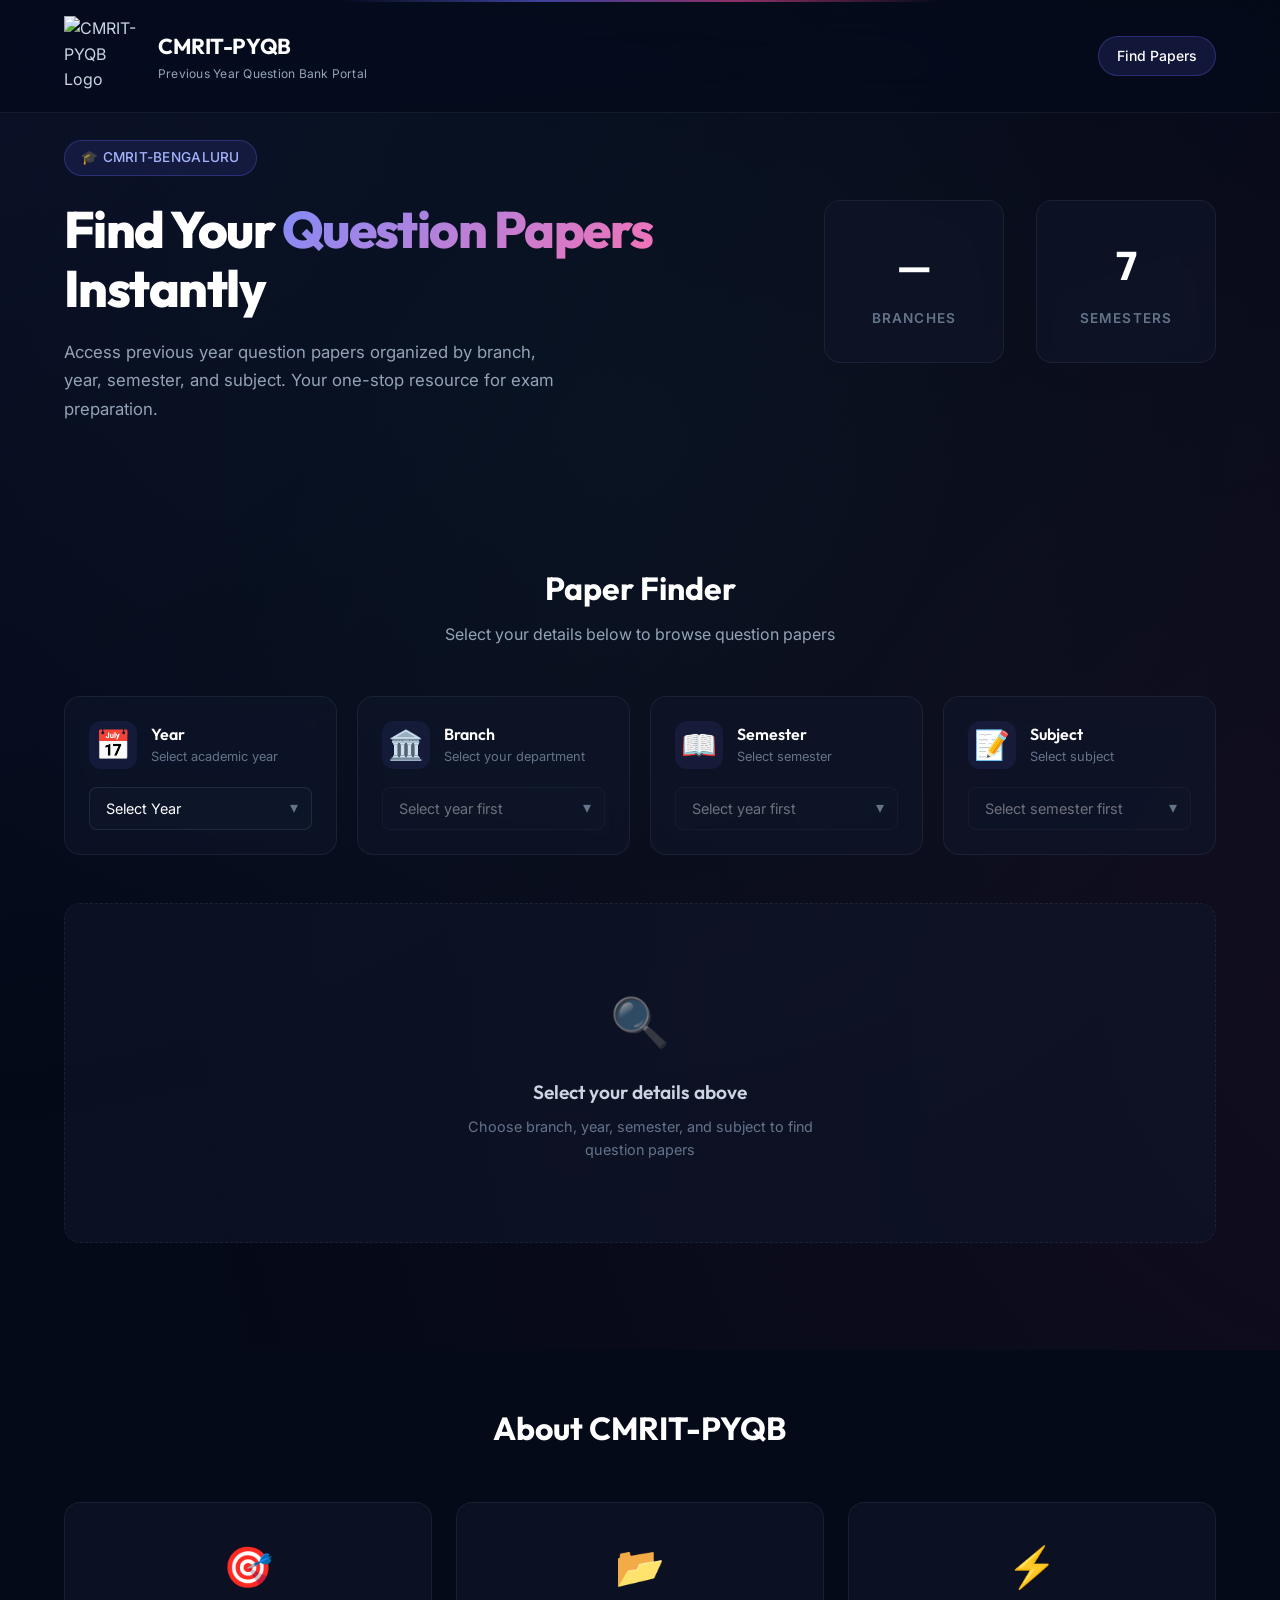
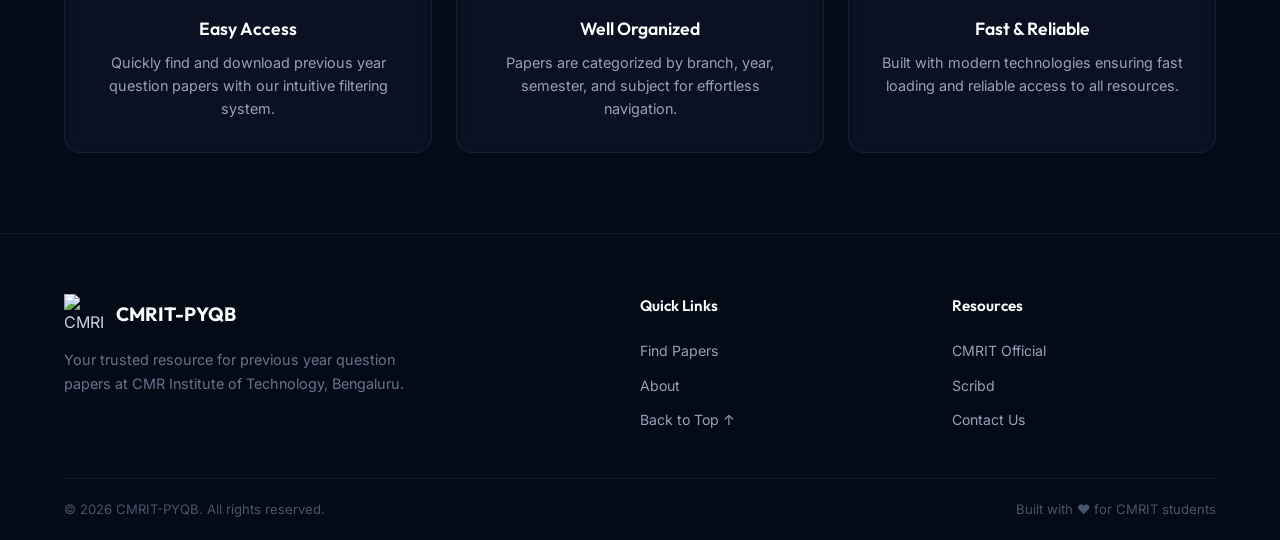
==== commit 66773ef2: "completed the project by adding paths" ====
--- a/frontend/index.html
+++ b/frontend/index.html
@@ -52,7 +52,7 @@
                     <span class="hero__stat-label">Branches</span>
                 </div>
                 <div class="hero__stat-card">
-                    <span class="hero__stat-number">8</span>
+                    <span class="hero__stat-number">7</span>
                     <span class="hero__stat-label">Semesters</span>
                 </div>
             </div>
